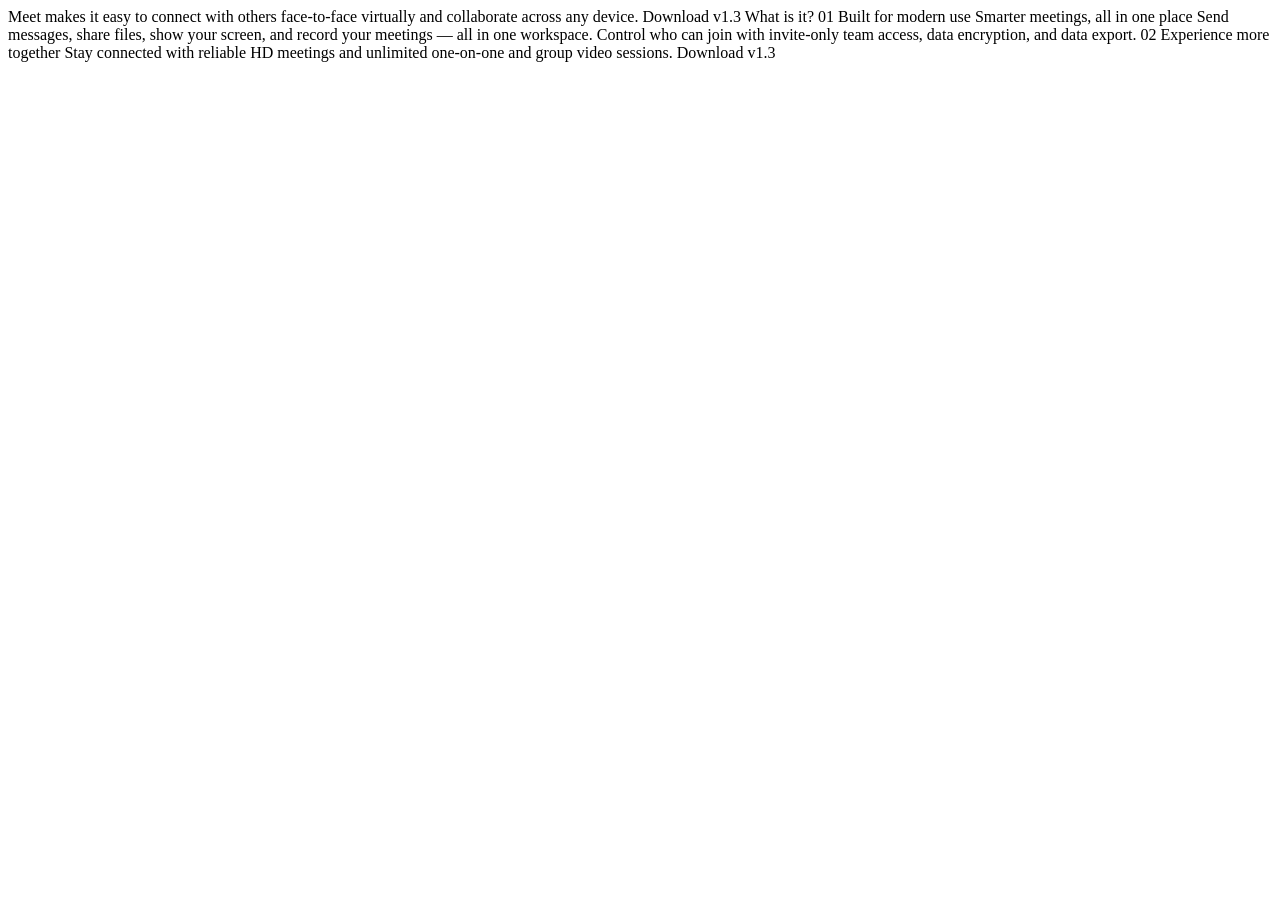
==== starter-code/index.html @ acbc65be "Initial commit" ====
<!DOCTYPE html>
<html lang="en">
<head>
  <meta charset="UTF-8">
  <meta name="viewport" content="width=device-width, initial-scale=1.0">

  <link rel="icon" type="image/png" sizes="32x32" href="./assets/favicon-32x32.png">
  
  <title>Frontend Mentor | Meet landing page</title>
</head>
<body>
  Meet makes it easy to connect with others face-to-face virtually and collaborate across any device.

  Download v1.3
  What is it?

  01
  Built for modern use

  Smarter meetings, all in one place

  Send messages, share files, show your screen, and record your meetings — all in one 
  workspace. Control who can join with invite-only team access, data encryption, and data export.

  02
  Experience more together
  Stay connected with reliable HD meetings and unlimited one-on-one and group video sessions.

  Download v1.3
</body>
</html>
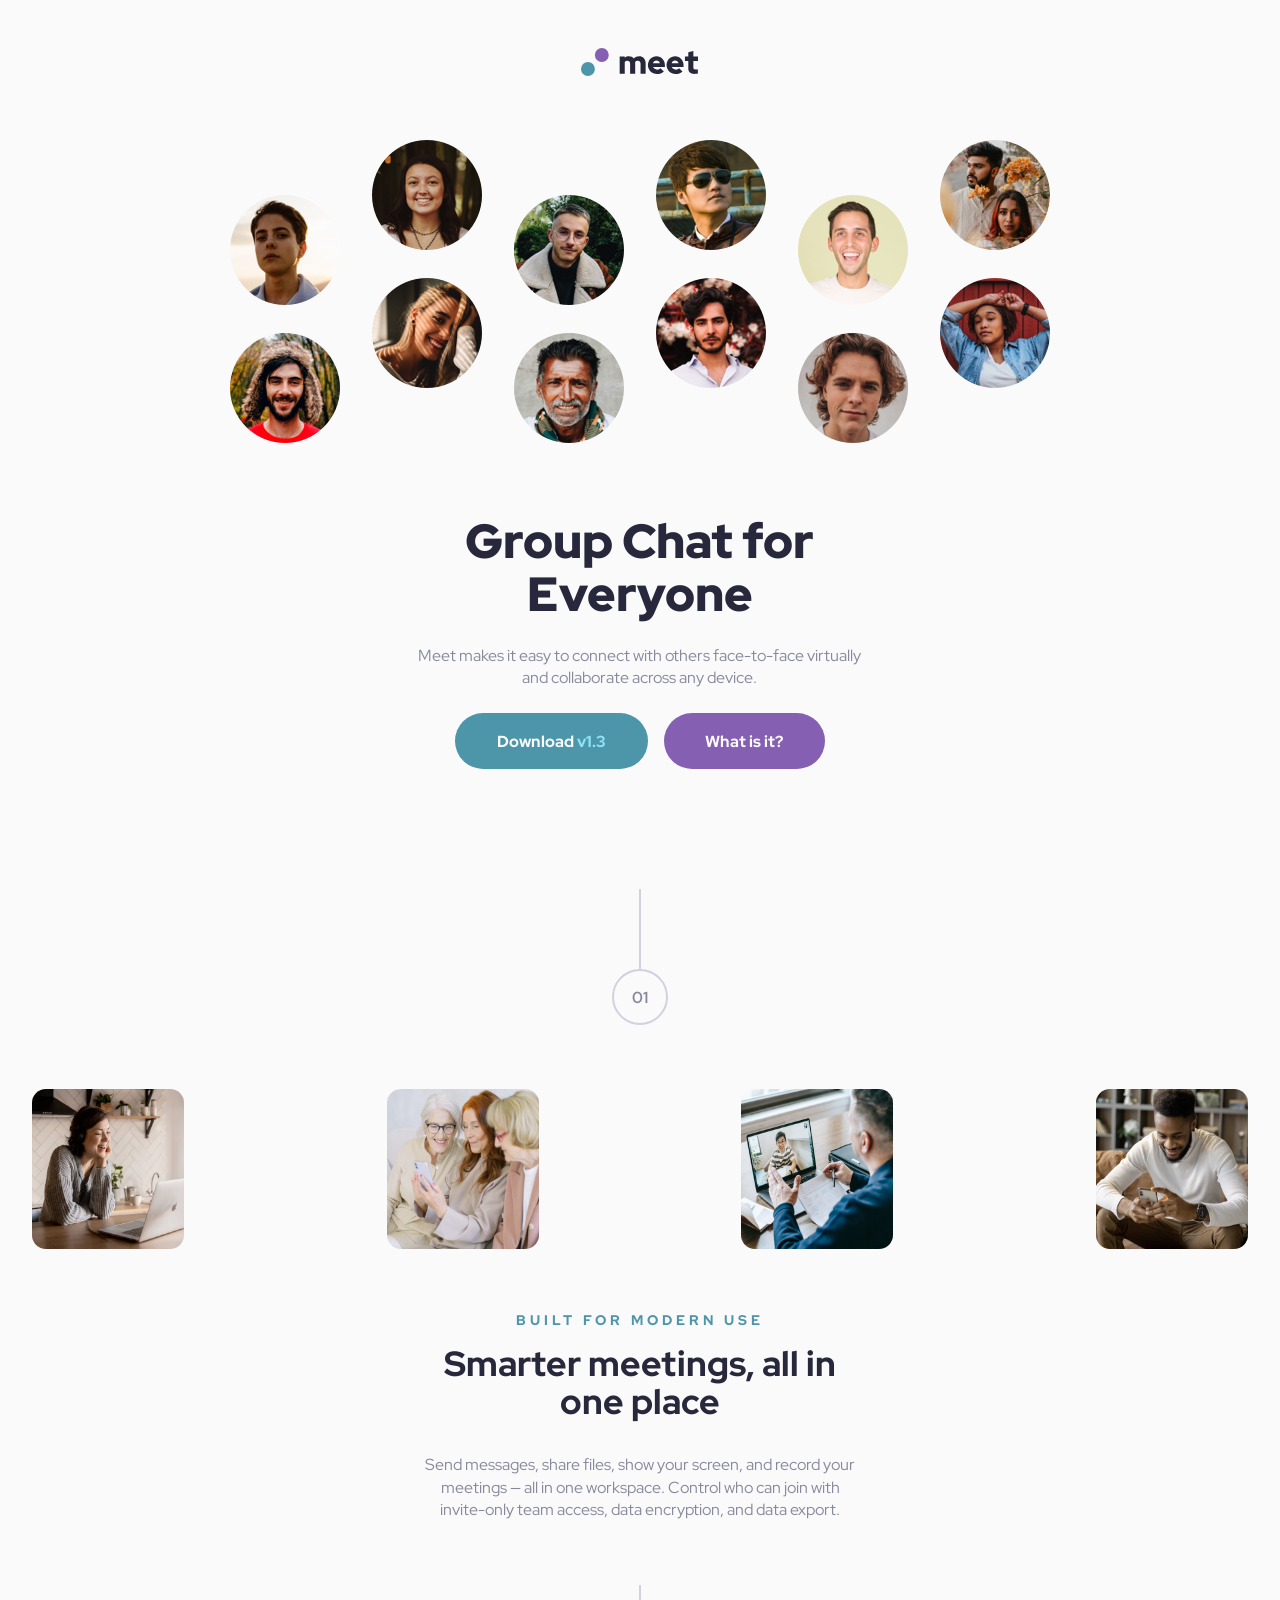
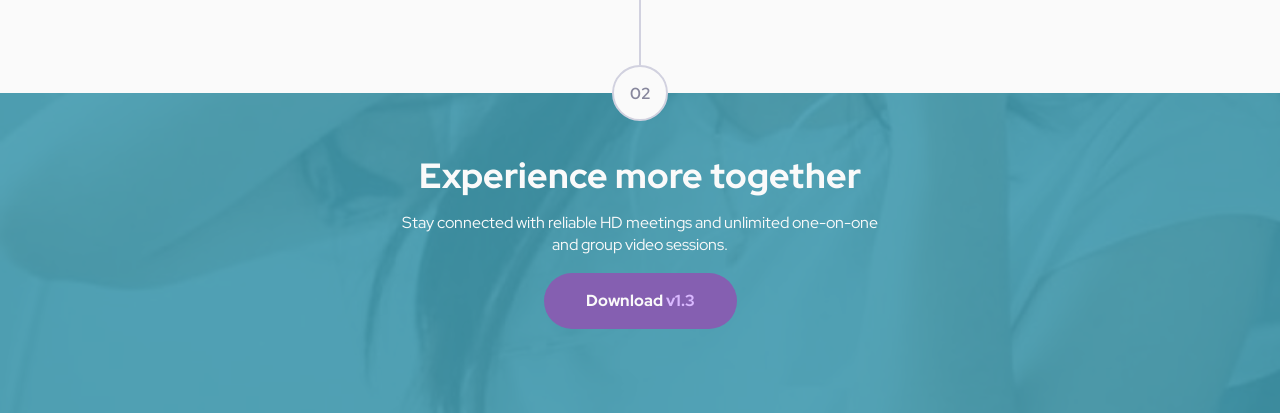
==== commit 93551e56: "Projeto finalizado" ====
--- a/starter-code/index.html
+++ b/starter-code/index.html
@@ -1,31 +1,123 @@
-<!DOCTYPE html>
+<!doctype html>
 <html lang="en">
-<head>
-  <meta charset="UTF-8">
-  <meta name="viewport" content="width=device-width, initial-scale=1.0">
+  <head>
+    <meta charset="UTF-8" />
+    <meta name="viewport" content="width=device-width, initial-scale=1.0" />
 
-  <link rel="icon" type="image/png" sizes="32x32" href="./assets/favicon-32x32.png">
-  
-  <title>Frontend Mentor | Meet landing page</title>
-</head>
-<body>
-  Meet makes it easy to connect with others face-to-face virtually and collaborate across any device.
+    <link
+      rel="icon"
+      type="image/png"
+      sizes="32x32"
+      href="./assets/favicon-32x32.png"
+    />
+    <link rel="stylesheet" href="style.css" />
 
-  Download v1.3
-  What is it?
-
-  01
-  Built for modern use
-
-  Smarter meetings, all in one place
-
-  Send messages, share files, show your screen, and record your meetings — all in one 
-  workspace. Control who can join with invite-only team access, data encryption, and data export.
-
-  02
-  Experience more together
-  Stay connected with reliable HD meetings and unlimited one-on-one and group video sessions.
-
-  Download v1.3
-</body>
-</html>+    <title>Frontend Mentor | Meet landing page</title>
+  </head>
+  <body>
+    <main>
+      <header>
+        <img class="logo" src="assets/logo.svg" alt="Logo" />
+      </header>
+      <section class="hero">
+        <article class="combined">
+          <div class="img-text-combined">
+            <picture class="combined-image">
+              <source
+                media="(min-width: 1440px)"
+                srcset="./assets/desktop/image-hero-left.png"
+                type="image/png"
+              />
+              <img
+                class="combined-image"
+                src="assets/tablet/image-hero.png"
+                alt="Meet image"
+              />
+            </picture>
+            <div class="text-hero">
+              <h1>Group Chat for Everyone</h1>
+              <p>
+                Meet makes it easy to connect with others face-to-face virtually
+                and collaborate across any device.
+              </p>
+              <div class="button-hero">
+                <button class="btn-one">
+                  Download <span class="version">v1.3</span>
+                </button>
+                <button class="btn-two">What is it?</button>
+              </div>
+            </div>
+            <picture class="combined-image-right">
+              <source
+                media="(min-width: 1440px)"
+                srcset="./assets/desktop/image-hero-right.png"
+              />
+              <img
+                src="./assets/desktop/image-hero-right.png"
+                alt="Meet image"
+              />
+            </picture>
+          </div>
+        </article>
+      </section>
+      <section class="main-content">
+        <article class="content">
+          <div class="step">
+            <div class="line"></div>
+            <div class="circle">01</div>
+          </div>
+          <div class="collage">
+            <img
+              class="img-one"
+              src="assets/desktop/image-woman-in-videocall.jpg"
+              alt=""
+            />
+            <img
+              class="img-two"
+              src="assets/desktop/image-women-videochatting.jpg"
+              alt=""
+            />
+            <img
+              class="img-three"
+              src="assets/desktop/image-men-in-meeting.jpg"
+              alt=""
+            />
+            <img
+              class="img-four"
+              src="assets/desktop/image-man-texting.jpg"
+              alt=""
+            />
+          </div>
+          <div class="text-content">
+            <span class="text">BUILT FOR MODERN USE</span>
+            <h2>Smarter meetings, all in one place</h2>
+            <p>
+              Send messages, share files, show your screen, and record your
+              meetings — all in one workspace. Control who can join with
+              invite-only team access, data encryption, and data export.
+            </p>
+          </div>
+        </article>
+      </section>
+    </main>
+    <footer>
+      <div class="step">
+        <div class="line"></div>
+        <div class="circle">02</div>
+      </div>
+      <section class="footer">
+        <div class="overlay"></div>
+        <div class="content-footer">
+          <h2>Experience more together</h2>
+          <p>
+            Stay connected with reliable HD meetings and unlimited one-on-one
+            and group video sessions.
+          </p>
+          <button class="btn-footer">
+            Download <span class="version-footer">v1.3</span>
+          </button>
+        </div>
+      </section>
+    </footer>
+  </body>
+</html>
--- a/starter-code/style.css
+++ b/starter-code/style.css
@@ -0,0 +1,395 @@
+@import url("https://fonts.googleapis.com/css2?family=Red+Hat+Display:ital,wght@0,300..900;1,300..900&display=swap");
+
+:root {
+  /* colors */
+  --Cyan-600: #4d96a9;
+  --Cyan-300: #8fe3f9;
+  --Purple-600: #855fb1;
+  --Purple-300: #d9b8ff;
+  --Slate-900: #28283d;
+  --Slate-600: #87879d;
+  --Slate-300: #d1d1df;
+  --White: #fafafa;
+}
+
+* {
+  margin: 0;
+  padding: 0;
+  box-sizing: border-box;
+}
+
+body {
+  background-color: var(--White);
+  overflow-x: hidden;
+}
+
+header {
+  display: flex;
+  justify-content: center;
+  align-items: center;
+  height: 4.75rem;
+  width: 100%;
+}
+
+img.logo {
+  margin-top: 3rem;
+  width: 7.375rem;
+}
+
+section.hero {
+  overflow-x: hidden;
+}
+
+article.combined {
+  margin: 4rem 2rem 2rem 2rem;
+}
+
+picture.combined-image {
+  display: flex;
+  justify-content: center;
+  align-items: center;
+  height: 10rem;
+}
+
+picture.combined-image-right {
+  display: none;
+}
+
+img.combined-image {
+  height: 100%;
+}
+
+div.text-hero {
+  margin-top: 3rem;
+}
+
+h1 {
+  color: var(--Slate-900);
+  line-height: 110%;
+  letter-spacing: 0;
+  text-align: center;
+  font-family: "Red Hat Display", sans-serif;
+  font-size: 3rem;
+  font-weight: 900;
+}
+
+p {
+  color: var(--Slate-600);
+  margin: 1.5rem 0;
+  line-height: 1.4rem;
+  text-align: center;
+  font-family: "Red Hat Display", sans-serif;
+  font-size: 1rem;
+  text-align: center;
+}
+
+div.button-hero {
+  display: flex;
+  flex-direction: column;
+  justify-content: center;
+  align-items: center;
+  gap: 1rem;
+}
+
+.btn-one {
+  height: 3.5rem;
+  width: 12.063rem;
+  font-family: "Red Hat Display", sans-serif;
+  font-size: 1rem;
+  font-weight: 800;
+  background-color: var(--Cyan-600);
+  color: var(--White);
+  border-radius: 1.8rem;
+  border: none;
+}
+
+.btn-one .version {
+  color: var(--Cyan-300);
+}
+
+.btn-two {
+  height: 3.5rem;
+  width: 10.063rem;
+  font-family: "Red Hat Display", sans-serif;
+  font-size: 1rem;
+  font-weight: 800;
+  background-color: var(--Purple-600);
+  color: var(--White);
+  border-radius: 1.8rem;
+  border: none;
+  align-items: center;
+}
+
+.step {
+  position: relative;
+  z-index: 2;
+  display: flex;
+  flex-direction: column;
+  align-items: center;
+}
+
+.line {
+  width: 2px;
+  height: 5rem;
+  background-color: var(--Slate-300);
+}
+
+.circle {
+  width: 3.5rem;
+  height: 3.5rem;
+  border: 2px solid var(--Slate-300);
+  background-color: var(--White);
+  border-radius: 50%;
+
+  display: flex;
+  align-items: center;
+  justify-content: center;
+  font-family: "Red Hat Display", sans-serif;
+  font-size: 1rem;
+  font-weight: bold;
+  color: var(--Slate-600);
+}
+
+article.content {
+  margin: 2rem 2rem 4rem 2rem;
+}
+
+div.collage {
+  margin: 4rem 0;
+  display: grid;
+  grid-template-columns: repeat(2, auto);
+  grid-template-rows: repeat(2, auto);
+  gap: 0.875rem;
+}
+
+div.collage > img {
+  width: 9.15rem;
+  border-radius: 0.875rem;
+}
+
+img.img-one {
+  grid-area: 1 / 1 / 2 / 2;
+}
+
+img.img-two {
+  grid-area: 1 / 2 / 2 / 3;
+}
+
+img.img-three {
+  grid-area: 2 / 1 / 3 / 2;
+}
+
+img.img-four {
+  grid-area: 2 / 2 / 3 / 3;
+}
+
+span.text {
+  display: block;
+  margin-bottom: 1rem;
+  color: var(--Cyan-600);
+  line-height: 110%;
+  letter-spacing: 0.25rem;
+  text-align: center;
+  font-family: "Red Hat Display", sans-serif;
+  font-size: 0.75rem;
+  font-weight: 700;
+}
+
+h2 {
+  color: var(--Slate-900);
+  line-height: 110%;
+  text-align: center;
+  font-family: "Red Hat Display", sans-serif;
+  font-size: 2rem;
+  font-weight: 800;
+}
+
+div.text-content p {
+  margin-bottom: 0;
+}
+
+section.footer {
+  margin-top: -1.75rem;
+  position: relative;
+  background-image: url(assets/mobile/image-footer.jpg);
+  background-size: cover;
+  background-position: center;
+  overflow: hidden;
+  color: var(--White);
+}
+
+div.overlay {
+  position: absolute;
+  inset: 0;
+  background-color: rgba(66, 155, 177, 0.89);
+}
+
+div.content-footer {
+  margin: 4rem 2rem;
+  position: relative;
+}
+
+div.content-footer h2 {
+  color: var(--White);
+}
+
+div.content-footer p {
+  margin: 1rem 0;
+  color: var(--White);
+  line-height: 1.4rem;
+}
+
+button.btn-footer {
+  display: block;
+  margin: 0 auto;
+  height: 3.5rem;
+  width: 12.063rem;
+  font-family: "Red Hat Display", sans-serif;
+  font-size: 1rem;
+  font-weight: 800;
+  background-color: var(--Purple-600);
+  color: var(--White);
+  border-radius: 1.8rem;
+  border: none;
+  align-items: center;
+}
+
+.btn-footer .version-footer {
+  color: var(--Purple-300);
+}
+
+@media screen and (min-width: 768px) {
+  article.combined {
+    margin: 4rem 2rem;
+  }
+
+  picture.combined-image {
+    height: 18.938rem;
+  }
+
+  div.text-hero {
+    margin: 4.5rem auto 0 auto;
+    width: 28.019rem;
+  }
+
+  h1 {
+    padding: 0 3rem;
+    font-size: 3rem;
+  }
+
+  h2 {
+    font-size: 2.2rem;
+  }
+  div.button-hero {
+    flex-direction: row;
+  }
+
+  article.content {
+    margin-top: 3.5rem;
+  }
+
+  div.collage {
+    display: flex;
+    height: 10rem;
+    justify-content: space-between;
+  }
+
+  div.collage img {
+    width: 9.5rem;
+  }
+
+  div.text-content {
+    margin: auto;
+    width: 31.5rem;
+  }
+
+  span.text {
+    font-size: 0.875rem;
+    font-weight: 800;
+  }
+
+  div.text-content h2 {
+    margin: auto;
+    width: 27.813rem;
+  }
+
+  div.text-content p {
+    margin: 2rem auto 0 auto;
+    width: 27.813rem;
+  }
+
+  div.content-footer {
+    margin: 4rem auto;
+    width: 31.5rem;
+  }
+
+  section.footer {
+    height: 20rem;
+  }
+}
+
+@media screen and (min-width: 1440px) {
+  article.combined {
+    display: flex;
+    margin: 4rem 0;
+    justify-content: center;
+    align-items: center;
+    overflow-x: hidden;
+  }
+
+  div.img-text-combined {
+    height: 22.5rem;
+    display: flex;
+  }
+
+  picture.combined-image,
+  picture.combined-image-right {
+    display: block;
+    margin: 0;
+    height: 18.983rem;
+  }
+
+  picture.combined-image-right {
+    align-self: flex-end;
+  }
+
+  article.content {
+    margin: 4.5rem auto;
+    max-width: 70rem;
+  }
+
+  div.text-hero {
+    margin: 4rem 8rem;
+    width: 28.019rem;
+    align-self: center;
+  }
+
+  div.button-hero {
+    flex-direction: row;
+  }
+
+  div.collage {
+    display: flex;
+    height: 16rem;
+    justify-content: space-between;
+  }
+
+  div.collage img {
+    width: 16rem;
+  }
+
+  div.text-content {
+    margin: auto;
+    width: 34rem;
+  }
+
+  div.text-content h2 {
+    margin: auto;
+    width: 27.813rem;
+  }
+
+  div.content-footer {
+    margin: 4rem auto;
+    max-width: 31.5rem;
+  }
+}
